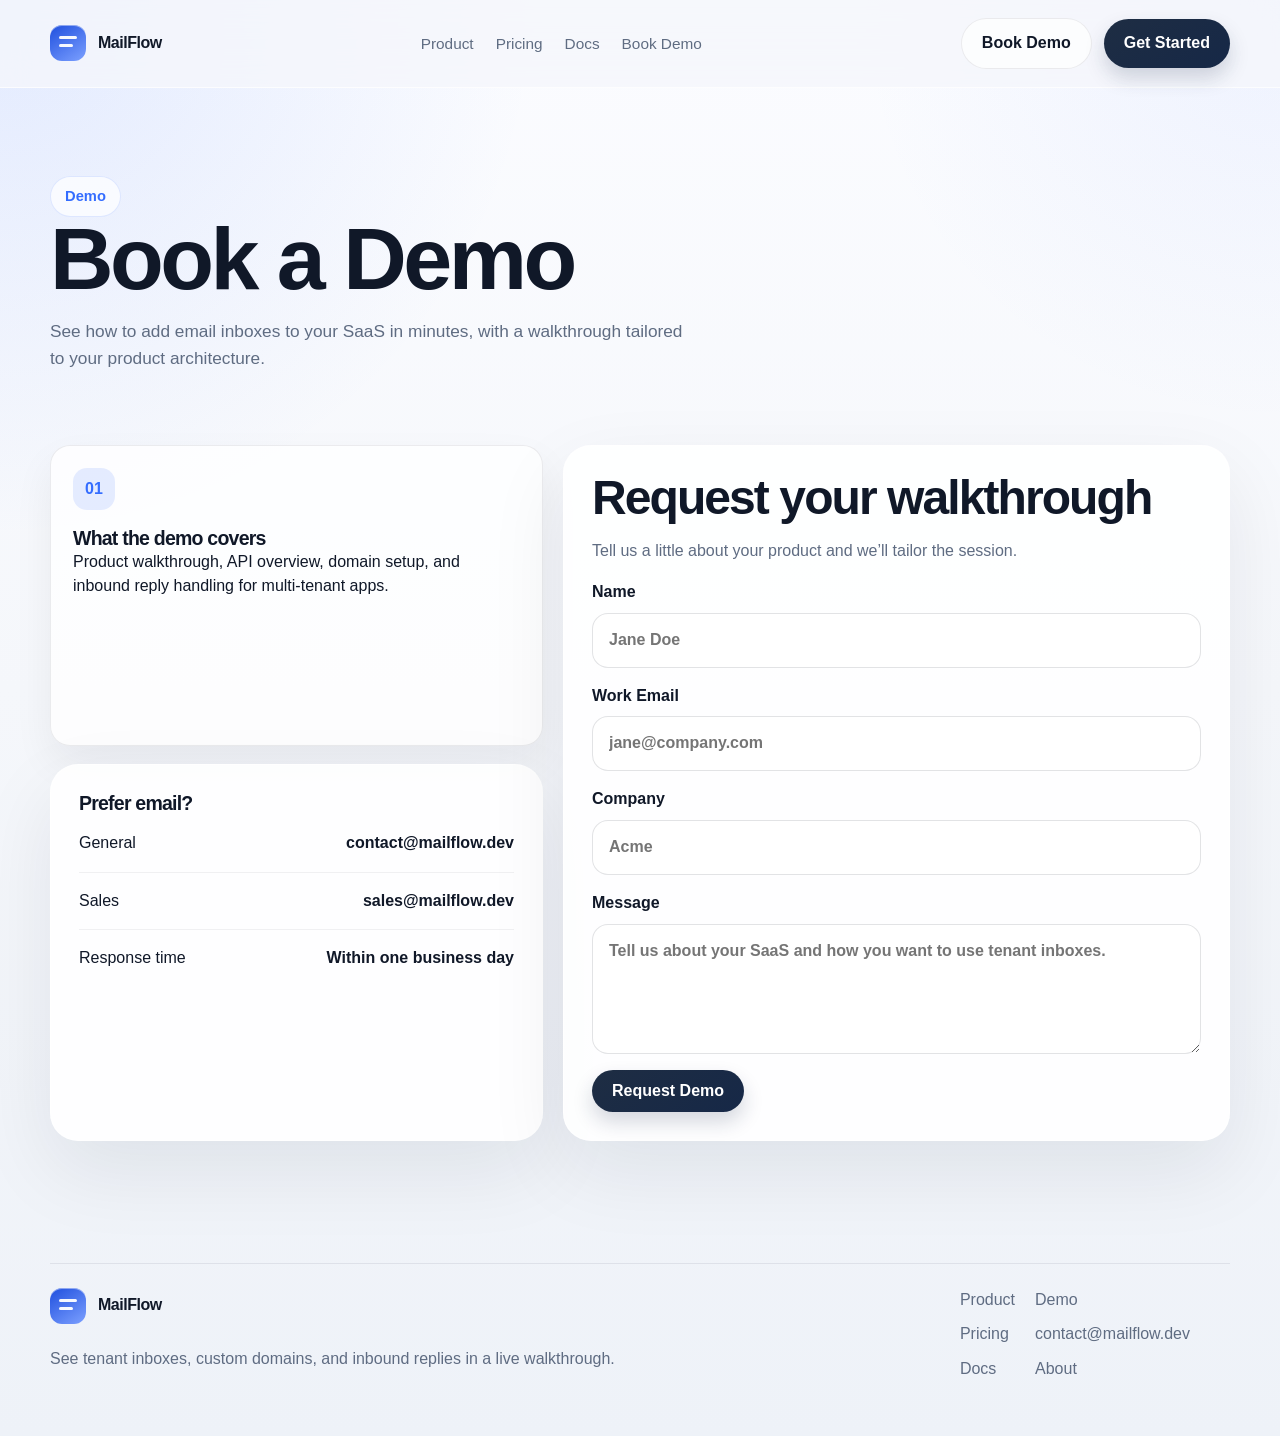
==== demo.html @ 2e10832f "Initial marketing site" ====
<!DOCTYPE html>
<html lang="en">
  <head>
    <meta charset="UTF-8" />
    <meta name="viewport" content="width=device-width, initial-scale=1.0" />
    <title>Book a Demo | MailFlow</title>
    <meta
      name="description"
      content="Book a demo to see how MailFlow adds tenant inboxes, custom-domain email, and inbound replies to SaaS products."
    />
    <link rel="stylesheet" href="styles.css" />
  </head>
  <body>
    <div class="page-shell">
      <header class="site-header">
        <div class="container nav">
          <a class="brand" href="index.html">
            <span class="brand-mark" aria-hidden="true"></span>
            <span>MailFlow</span>
          </a>
          <nav class="nav-links" aria-label="Primary">
            <a href="index.html#product">Product</a>
            <a href="pricing.html">Pricing</a>
            <a href="docs.html">Docs</a>
            <a href="demo.html">Book Demo</a>
          </nav>
          <div class="nav-actions">
            <a class="button-secondary" href="demo.html">Book Demo</a>
            <a class="button" href="docs.html">Get Started</a>
          </div>
        </div>
      </header>

      <main>
        <section class="page-hero">
          <div class="container page-hero-copy">
            <span class="eyebrow">Demo</span>
            <h1>Book a Demo</h1>
            <p>See how to add email inboxes to your SaaS in minutes, with a walkthrough tailored to your product architecture.</p>
          </div>
        </section>

        <section class="section" style="padding-top: 0;">
          <div class="container demo-grid">
            <div class="contact-stack">
              <article class="demo-card">
                <div class="demo-icon">01</div>
                <h3>What the demo covers</h3>
                <p>Product walkthrough, API overview, domain setup, and inbound reply handling for multi-tenant apps.</p>
              </article>
              <article class="contact-card panel">
                <h3>Prefer email?</h3>
                <div class="contact-line">
                  <span>General</span>
                  <strong>contact@mailflow.dev</strong>
                </div>
                <div class="contact-line">
                  <span>Sales</span>
                  <strong>sales@mailflow.dev</strong>
                </div>
                <div class="contact-line">
                  <span>Response time</span>
                  <strong>Within one business day</strong>
                </div>
              </article>
            </div>

            <article class="form-card panel">
              <h2>Request your walkthrough</h2>
              <p class="form-note">Tell us a little about your product and we’ll tailor the session.</p>
              <form class="form-grid">
                <label>
                  Name
                  <input type="text" name="name" placeholder="Jane Doe" />
                </label>
                <label>
                  Work Email
                  <input type="email" name="email" placeholder="jane@company.com" />
                </label>
                <label>
                  Company
                  <input type="text" name="company" placeholder="Acme" />
                </label>
                <label>
                  Message
                  <textarea name="message" placeholder="Tell us about your SaaS and how you want to use tenant inboxes."></textarea>
                </label>
                <div>
                  <button class="button" type="submit">Request Demo</button>
                </div>
              </form>
            </article>
          </div>
        </section>
      </main>

      <footer class="site-footer">
        <div class="container footer-wrap">
          <div>
            <a class="brand" href="index.html">
              <span class="brand-mark" aria-hidden="true"></span>
              <span>MailFlow</span>
            </a>
            <p class="footer-note">See tenant inboxes, custom domains, and inbound replies in a live walkthrough.</p>
          </div>
          <div class="footer-columns">
            <div class="footer-links">
              <a href="index.html#product">Product</a>
              <a href="pricing.html">Pricing</a>
              <a href="docs.html">Docs</a>
            </div>
            <div class="footer-links">
              <a href="demo.html">Demo</a>
              <a href="mailto:contact@mailflow.dev">contact@mailflow.dev</a>
              <a href="index.html">About</a>
            </div>
          </div>
        </div>
      </footer>
    </div>
  </body>
</html>
---- styles.css ----
:root {
  --bg: #f5f7fb;
  --surface: rgba(255, 255, 255, 0.88);
  --surface-strong: #ffffff;
  --surface-dark: #0d1526;
  --text: #101828;
  --muted: #5f6c82;
  --border: rgba(16, 24, 40, 0.08);
  --border-strong: rgba(63, 95, 166, 0.18);
  --accent: #346dff;
  --accent-soft: rgba(52, 109, 255, 0.12);
  --shadow: 0 30px 80px rgba(15, 23, 42, 0.08);
  --shadow-soft: 0 18px 40px rgba(15, 23, 42, 0.06);
  --radius-lg: 28px;
  --radius-md: 20px;
  --radius-sm: 14px;
  --container: 1180px;
}

* {
  box-sizing: border-box;
}

html {
  scroll-behavior: smooth;
}

body {
  margin: 0;
  font-family: "Segoe UI", "Helvetica Neue", Arial, sans-serif;
  color: var(--text);
  background:
    radial-gradient(circle at top left, rgba(52, 109, 255, 0.12), transparent 28%),
    radial-gradient(circle at top right, rgba(90, 131, 255, 0.08), transparent 22%),
    linear-gradient(180deg, #fbfcff 0%, var(--bg) 48%, #eef2f8 100%);
  line-height: 1.55;
}

a {
  color: inherit;
  text-decoration: none;
}

img {
  max-width: 100%;
  display: block;
}

.page-shell {
  min-height: 100vh;
}

.container {
  width: min(var(--container), calc(100% - 40px));
  margin: 0 auto;
}

.site-header {
  position: sticky;
  top: 0;
  z-index: 20;
  backdrop-filter: blur(16px);
  background: rgba(245, 247, 251, 0.78);
  border-bottom: 1px solid rgba(255, 255, 255, 0.7);
}

.nav {
  display: flex;
  align-items: center;
  justify-content: space-between;
  gap: 24px;
  padding: 18px 0;
}

.brand {
  display: inline-flex;
  align-items: center;
  gap: 12px;
  font-weight: 700;
  letter-spacing: -0.03em;
}

.brand-mark {
  width: 36px;
  height: 36px;
  border-radius: 12px;
  background: linear-gradient(145deg, #1f4fde, #7ca0ff);
  position: relative;
  box-shadow: inset 0 1px 0 rgba(255, 255, 255, 0.45);
}

.brand-mark::before,
.brand-mark::after {
  content: "";
  position: absolute;
  background: rgba(255, 255, 255, 0.95);
  border-radius: 999px;
}

.brand-mark::before {
  width: 18px;
  height: 3px;
  left: 9px;
  top: 11px;
}

.brand-mark::after {
  width: 14px;
  height: 3px;
  left: 9px;
  top: 19px;
}

.nav-links {
  display: flex;
  align-items: center;
  gap: 22px;
  color: var(--muted);
  font-size: 0.96rem;
}

.nav-links a:hover,
.footer-links a:hover,
.sidebar a:hover {
  color: var(--text);
}

.nav-actions {
  display: flex;
  align-items: center;
  gap: 12px;
}

.button,
.button-secondary,
.button-ghost {
  display: inline-flex;
  align-items: center;
  justify-content: center;
  gap: 8px;
  border-radius: 999px;
  padding: 12px 20px;
  border: none;
  font-weight: 600;
  font-family: inherit;
  font-size: 1rem;
  cursor: pointer;
  transition: transform 180ms ease, box-shadow 180ms ease, border-color 180ms ease, background 180ms ease;
}

.button {
  color: #ffffff;
  background: linear-gradient(145deg, #1e2d43, #162847);
  box-shadow: 0 10px 20px rgba(22, 40, 71, 0.18);
}

.button-secondary {
  color: var(--text);
  background: rgba(255, 255, 255, 0.74);
  border: 1px solid var(--border);
}

.button-ghost {
  color: var(--accent);
  background: transparent;
  border: 1px solid rgba(52, 109, 255, 0.2);
}

.button:hover,
.button-secondary:hover,
.button-ghost:hover,
.card:hover,
.step:hover,
.mini-plan:hover,
.docs-card:hover,
.demo-card:hover,
.pricing-card:hover {
  transform: translateY(-2px);
}

.hero,
.section,
.page-hero {
  padding: 88px 0;
}

.hero-grid,
.page-hero-grid {
  display: grid;
  grid-template-columns: 1.05fr 0.95fr;
  gap: 44px;
  align-items: center;
}

.eyebrow {
  display: inline-flex;
  align-items: center;
  gap: 8px;
  padding: 8px 14px;
  border-radius: 999px;
  background: rgba(255, 255, 255, 0.7);
  border: 1px solid rgba(52, 109, 255, 0.14);
  color: var(--accent);
  font-size: 0.92rem;
  font-weight: 600;
}

h1,
h2,
h3 {
  margin: 0;
  letter-spacing: -0.04em;
}

h1 {
  font-size: clamp(3rem, 7vw, 5.5rem);
  line-height: 0.96;
}

h2 {
  font-size: clamp(2rem, 4vw, 3rem);
  line-height: 1.02;
}

h3 {
  font-size: 1.22rem;
  line-height: 1.1;
}

.lede,
.section-copy,
.hero-copy p,
.page-hero-copy p {
  color: var(--muted);
  font-size: 1.08rem;
  max-width: 640px;
}

.hero-actions,
.page-hero-actions {
  display: flex;
  flex-wrap: wrap;
  gap: 14px;
  margin: 28px 0 16px;
}

.support-line {
  color: var(--muted);
  font-size: 0.98rem;
}

.panel {
  background: var(--surface);
  border: 1px solid rgba(255, 255, 255, 0.7);
  box-shadow: var(--shadow);
  border-radius: var(--radius-lg);
}

.hero-visual {
  padding: 18px;
}

.mock-window {
  overflow: hidden;
  background: linear-gradient(180deg, #fdfefe 0%, #f5f8fd 100%);
}

.mock-topbar {
  display: flex;
  align-items: center;
  justify-content: space-between;
  padding: 14px 18px;
  border-bottom: 1px solid rgba(16, 24, 40, 0.06);
}

.mock-dots {
  display: flex;
  gap: 8px;
}

.mock-dots span {
  width: 10px;
  height: 10px;
  border-radius: 50%;
  background: rgba(95, 108, 130, 0.24);
}

.mock-dots span:first-child {
  background: rgba(239, 68, 68, 0.35);
}

.mock-dots span:nth-child(2) {
  background: rgba(245, 158, 11, 0.35);
}

.mock-dots span:nth-child(3) {
  background: rgba(34, 197, 94, 0.35);
}

.mock-topbar strong {
  font-size: 0.95rem;
}

.mock-badge {
  padding: 7px 12px;
  border-radius: 999px;
  font-size: 0.82rem;
  color: var(--accent);
  background: var(--accent-soft);
}

.mock-layout {
  display: grid;
  grid-template-columns: 170px 210px 1fr;
  min-height: 430px;
}

.mock-sidebar,
.mock-thread-list,
.mock-thread-view {
  padding: 20px 18px;
}

.mock-sidebar {
  background: rgba(238, 243, 250, 0.85);
  border-right: 1px solid rgba(16, 24, 40, 0.06);
}

.mock-thread-list {
  border-right: 1px solid rgba(16, 24, 40, 0.06);
}

.mock-section-label {
  font-size: 0.78rem;
  text-transform: uppercase;
  letter-spacing: 0.08em;
  color: #7b8798;
  margin-bottom: 14px;
}

.tenant-item,
.thread-item {
  border: 1px solid transparent;
  border-radius: 16px;
  padding: 12px;
  margin-bottom: 10px;
}

.tenant-item.active,
.thread-item.active {
  background: rgba(255, 255, 255, 0.8);
  border-color: rgba(52, 109, 255, 0.12);
  box-shadow: 0 8px 18px rgba(52, 109, 255, 0.08);
}

.tenant-item strong,
.thread-item strong,
.message-card strong,
.callout strong,
.stat strong,
.faq-item strong {
  display: block;
  margin-bottom: 4px;
}

.tenant-item span,
.thread-item span,
.message-card p,
.callout p,
.stat p,
.footer-note,
.faq-item p,
.form-note,
.table-row span:last-child,
.docs-copy p {
  color: var(--muted);
}

.pill {
  display: inline-flex;
  align-items: center;
  gap: 6px;
  margin-top: 10px;
  padding: 6px 10px;
  border-radius: 999px;
  background: rgba(52, 109, 255, 0.08);
  color: var(--accent);
  font-size: 0.8rem;
  font-weight: 600;
}

.thread-item small,
.mail-meta,
.stat-label,
.code-header span,
.table-row span,
.sidebar small {
  color: #7b8798;
}

.thread-item p,
.message-card p,
.step p,
.mini-plan p,
.feature-card p,
.use-case p,
.pricing-card p,
.docs-card p,
.demo-card p,
.faq-item p,
.footer-columns p {
  margin: 0;
}

.message-card {
  background: rgba(255, 255, 255, 0.92);
  border: 1px solid rgba(16, 24, 40, 0.06);
  border-radius: 18px;
  padding: 18px;
  margin-bottom: 16px;
  box-shadow: var(--shadow-soft);
}

.message-card.highlight {
  background: linear-gradient(180deg, rgba(52, 109, 255, 0.1), rgba(255, 255, 255, 0.96));
  border-color: rgba(52, 109, 255, 0.18);
}

.value-strip {
  padding: 0 0 32px;
}

.value-grid,
.feature-grid,
.use-case-grid,
.pricing-preview-grid,
.pricing-grid,
.docs-grid,
.demo-grid,
.faq-grid,
.footer-columns {
  display: grid;
  gap: 20px;
}

.value-grid {
  grid-template-columns: repeat(3, 1fr);
}

.value-item,
.feature-card,
.use-case,
.pricing-card,
.docs-card,
.demo-card,
.faq-item,
.mini-plan,
.step,
.table-card {
  background: rgba(255, 255, 255, 0.78);
  border: 1px solid var(--border);
  border-radius: var(--radius-md);
  box-shadow: var(--shadow-soft);
}

.value-item {
  display: flex;
  align-items: center;
  gap: 14px;
  padding: 18px 20px;
  font-weight: 600;
}

.value-icon,
.feature-icon,
.step-number,
.docs-icon,
.demo-icon {
  width: 42px;
  height: 42px;
  display: inline-flex;
  align-items: center;
  justify-content: center;
  border-radius: 14px;
  background: rgba(52, 109, 255, 0.12);
  color: var(--accent);
  font-weight: 700;
}

.section-head {
  max-width: 700px;
  margin-bottom: 34px;
}

.feature-grid {
  grid-template-columns: repeat(5, 1fr);
}

.feature-card,
.use-case,
.docs-card,
.demo-card,
.faq-item {
  padding: 22px;
}

.feature-card {
  min-height: 220px;
}

.feature-icon,
.docs-icon,
.demo-icon {
  margin-bottom: 18px;
}

.spotlight {
  display: grid;
  grid-template-columns: 1.05fr 0.95fr;
  gap: 28px;
  align-items: stretch;
}

.spotlight-copy {
  padding: 34px;
}

.spotlight-copy p {
  color: var(--muted);
}

.callout-list {
  display: grid;
  gap: 14px;
  margin-top: 28px;
}

.callout {
  padding: 18px;
  border-radius: 18px;
  background: rgba(255, 255, 255, 0.66);
  border: 1px solid rgba(16, 24, 40, 0.06);
}

.callout-mark {
  width: 28px;
  height: 28px;
  display: inline-flex;
  align-items: center;
  justify-content: center;
  border-radius: 50%;
  background: var(--accent);
  color: #fff;
  font-size: 0.84rem;
  font-weight: 700;
  margin-bottom: 12px;
}

.spotlight-visual {
  padding: 20px;
}

.spotlight-visual .mock-layout {
  min-height: 500px;
}

.steps {
  display: grid;
  grid-template-columns: repeat(4, 1fr);
  gap: 18px;
}

.step,
.mini-plan {
  padding: 22px;
}

.step-number {
  margin-bottom: 18px;
}

.use-case-grid,
.pricing-preview-grid,
.pricing-grid {
  grid-template-columns: repeat(4, 1fr);
}

.code-section {
  padding: 88px 0;
}

.code-wrap {
  display: grid;
  grid-template-columns: 0.9fr 1.1fr;
  gap: 28px;
  padding: 32px;
  background: linear-gradient(180deg, #0f1728 0%, #0a1020 100%);
  border-radius: 32px;
  color: #eef4ff;
  box-shadow: 0 28px 60px rgba(7, 15, 30, 0.24);
}

.code-wrap p {
  color: rgba(221, 230, 247, 0.72);
}

.code-panel {
  background: rgba(15, 23, 42, 0.68);
  border: 1px solid rgba(147, 197, 253, 0.14);
  border-radius: 24px;
  overflow: hidden;
}

.code-header {
  display: flex;
  align-items: center;
  justify-content: space-between;
  padding: 14px 18px;
  border-bottom: 1px solid rgba(255, 255, 255, 0.06);
}

.code-header .mock-dots span {
  background: rgba(221, 230, 247, 0.14);
}

pre {
  margin: 0;
  padding: 24px;
  overflow-x: auto;
  font-size: 0.95rem;
  line-height: 1.7;
  color: #dbe8ff;
}

.pricing-card {
  padding: 24px;
}

.pricing-card.highlight {
  border-color: rgba(52, 109, 255, 0.24);
  box-shadow: 0 24px 40px rgba(52, 109, 255, 0.12);
  position: relative;
}

.pricing-card.highlight::before {
  content: "Most Popular";
  position: absolute;
  top: 18px;
  right: 18px;
  padding: 6px 10px;
  border-radius: 999px;
  background: rgba(52, 109, 255, 0.12);
  color: var(--accent);
  font-size: 0.78rem;
  font-weight: 700;
}

.plan-price {
  display: block;
  margin: 22px 0 10px;
  font-size: 2.3rem;
  font-weight: 700;
  letter-spacing: -0.04em;
}

.check-list {
  list-style: none;
  padding: 0;
  margin: 18px 0 0;
  display: grid;
  gap: 10px;
  color: var(--muted);
}

.check-list li::before {
  content: "•";
  color: var(--accent);
  font-weight: 700;
  display: inline-block;
  width: 16px;
}

.cta-panel {
  padding: 42px;
  text-align: center;
  background:
    radial-gradient(circle at top center, rgba(52, 109, 255, 0.14), transparent 36%),
    rgba(255, 255, 255, 0.78);
}

.cta-panel p {
  color: var(--muted);
  max-width: 580px;
  margin: 14px auto 0;
}

.site-footer {
  padding: 34px 0 48px;
}

.footer-wrap {
  display: flex;
  justify-content: space-between;
  gap: 24px;
  padding-top: 24px;
  border-top: 1px solid rgba(16, 24, 40, 0.08);
}

.footer-columns {
  grid-template-columns: repeat(4, auto);
  align-items: start;
}

.footer-links {
  display: grid;
  gap: 10px;
  color: var(--muted);
}

.page-hero {
  padding-bottom: 56px;
}

.page-hero-grid.compact {
  grid-template-columns: 1.1fr 0.9fr;
}

.stat-grid,
.table-grid {
  display: grid;
  grid-template-columns: repeat(2, 1fr);
  gap: 18px;
}

.stat {
  padding: 22px;
}

.stat strong {
  display: block;
  font-size: 2rem;
  margin-bottom: 6px;
  letter-spacing: -0.04em;
}

.pricing-grid {
  grid-template-columns: repeat(3, 1fr);
}

.enterprise-row {
  margin-top: 22px;
  padding: 26px;
}

.table-card {
  padding: 26px;
}

.table-row {
  display: flex;
  justify-content: space-between;
  gap: 24px;
  padding: 14px 0;
  border-bottom: 1px solid rgba(16, 24, 40, 0.06);
}

.table-row:last-child {
  border-bottom: none;
}

.faq-grid {
  grid-template-columns: repeat(2, 1fr);
}

.docs-grid {
  grid-template-columns: 280px 1fr;
}

.sidebar {
  position: sticky;
  top: 92px;
  align-self: start;
  padding: 24px;
}

.sidebar nav {
  display: grid;
  gap: 10px;
  margin-top: 16px;
}

.sidebar a {
  padding: 10px 12px;
  border-radius: 12px;
  color: var(--muted);
}

.sidebar a.active {
  background: rgba(52, 109, 255, 0.1);
  color: var(--accent);
  font-weight: 600;
}

.docs-content {
  display: grid;
  gap: 22px;
}

.docs-card pre {
  padding: 18px 0 0;
  color: var(--text);
}

.docs-card code,
pre code {
  font-family: Consolas, "SFMono-Regular", monospace;
}

.docs-snippet {
  background: rgba(12, 20, 36, 0.96);
  border-radius: 20px;
  overflow: hidden;
}

.docs-snippet pre {
  color: #dbe8ff;
}

.mini-plan-grid {
  display: grid;
  grid-template-columns: repeat(3, 1fr);
  gap: 18px;
}

.demo-grid {
  grid-template-columns: 0.85fr 1.15fr;
}

.form-card,
.contact-card {
  padding: 28px;
}

.form-grid {
  display: grid;
  gap: 16px;
}

label {
  display: grid;
  gap: 8px;
  color: var(--text);
  font-weight: 600;
}

input,
textarea {
  width: 100%;
  border: 1px solid rgba(16, 24, 40, 0.12);
  border-radius: 16px;
  padding: 14px 16px;
  background: rgba(255, 255, 255, 0.9);
  color: var(--text);
  font: inherit;
}

textarea {
  min-height: 130px;
  resize: vertical;
}

input:focus,
textarea:focus {
  outline: 2px solid rgba(52, 109, 255, 0.24);
  border-color: rgba(52, 109, 255, 0.24);
}

.contact-stack {
  display: grid;
  gap: 18px;
}

.contact-line {
  display: flex;
  justify-content: space-between;
  gap: 20px;
  padding: 16px 0;
  border-bottom: 1px solid rgba(16, 24, 40, 0.06);
}

.contact-line:last-child {
  border-bottom: none;
}

.fade-in {
  opacity: 0;
  transform: translateY(18px);
  animation: rise 640ms ease forwards;
}

.fade-in.delay-1 {
  animation-delay: 120ms;
}

.fade-in.delay-2 {
  animation-delay: 240ms;
}

.fade-in.delay-3 {
  animation-delay: 360ms;
}

@keyframes rise {
  to {
    opacity: 1;
    transform: translateY(0);
  }
}

@media (max-width: 1100px) {
  .hero-grid,
  .page-hero-grid,
  .spotlight,
  .code-wrap,
  .demo-grid {
    grid-template-columns: 1fr;
  }

  .feature-grid {
    grid-template-columns: repeat(2, 1fr);
  }

  .steps,
  .use-case-grid,
  .pricing-preview-grid,
  .pricing-grid,
  .mini-plan-grid {
    grid-template-columns: repeat(2, 1fr);
  }

  .docs-grid {
    grid-template-columns: 1fr;
  }

  .sidebar {
    position: static;
  }
}

@media (max-width: 760px) {
  .container {
    width: min(var(--container), calc(100% - 28px));
  }

  .nav {
    flex-wrap: wrap;
  }

  .nav-links,
  .nav-actions {
    width: 100%;
    justify-content: space-between;
  }

  .hero,
  .section,
  .page-hero,
  .code-section {
    padding: 68px 0;
  }

  h1 {
    font-size: clamp(2.5rem, 14vw, 4rem);
  }

  .mock-layout {
    grid-template-columns: 1fr;
  }

  .mock-sidebar,
  .mock-thread-list {
    border-right: none;
    border-bottom: 1px solid rgba(16, 24, 40, 0.06);
  }

  .value-grid,
  .feature-grid,
  .steps,
  .use-case-grid,
  .pricing-preview-grid,
  .pricing-grid,
  .faq-grid,
  .footer-columns,
  .stat-grid,
  .table-grid,
  .mini-plan-grid {
    grid-template-columns: 1fr;
  }

  .footer-wrap,
  .contact-line {
    flex-direction: column;
  }

  .cta-panel,
  .code-wrap,
  .spotlight-copy,
  .form-card,
  .contact-card {
    padding: 24px;
  }
}
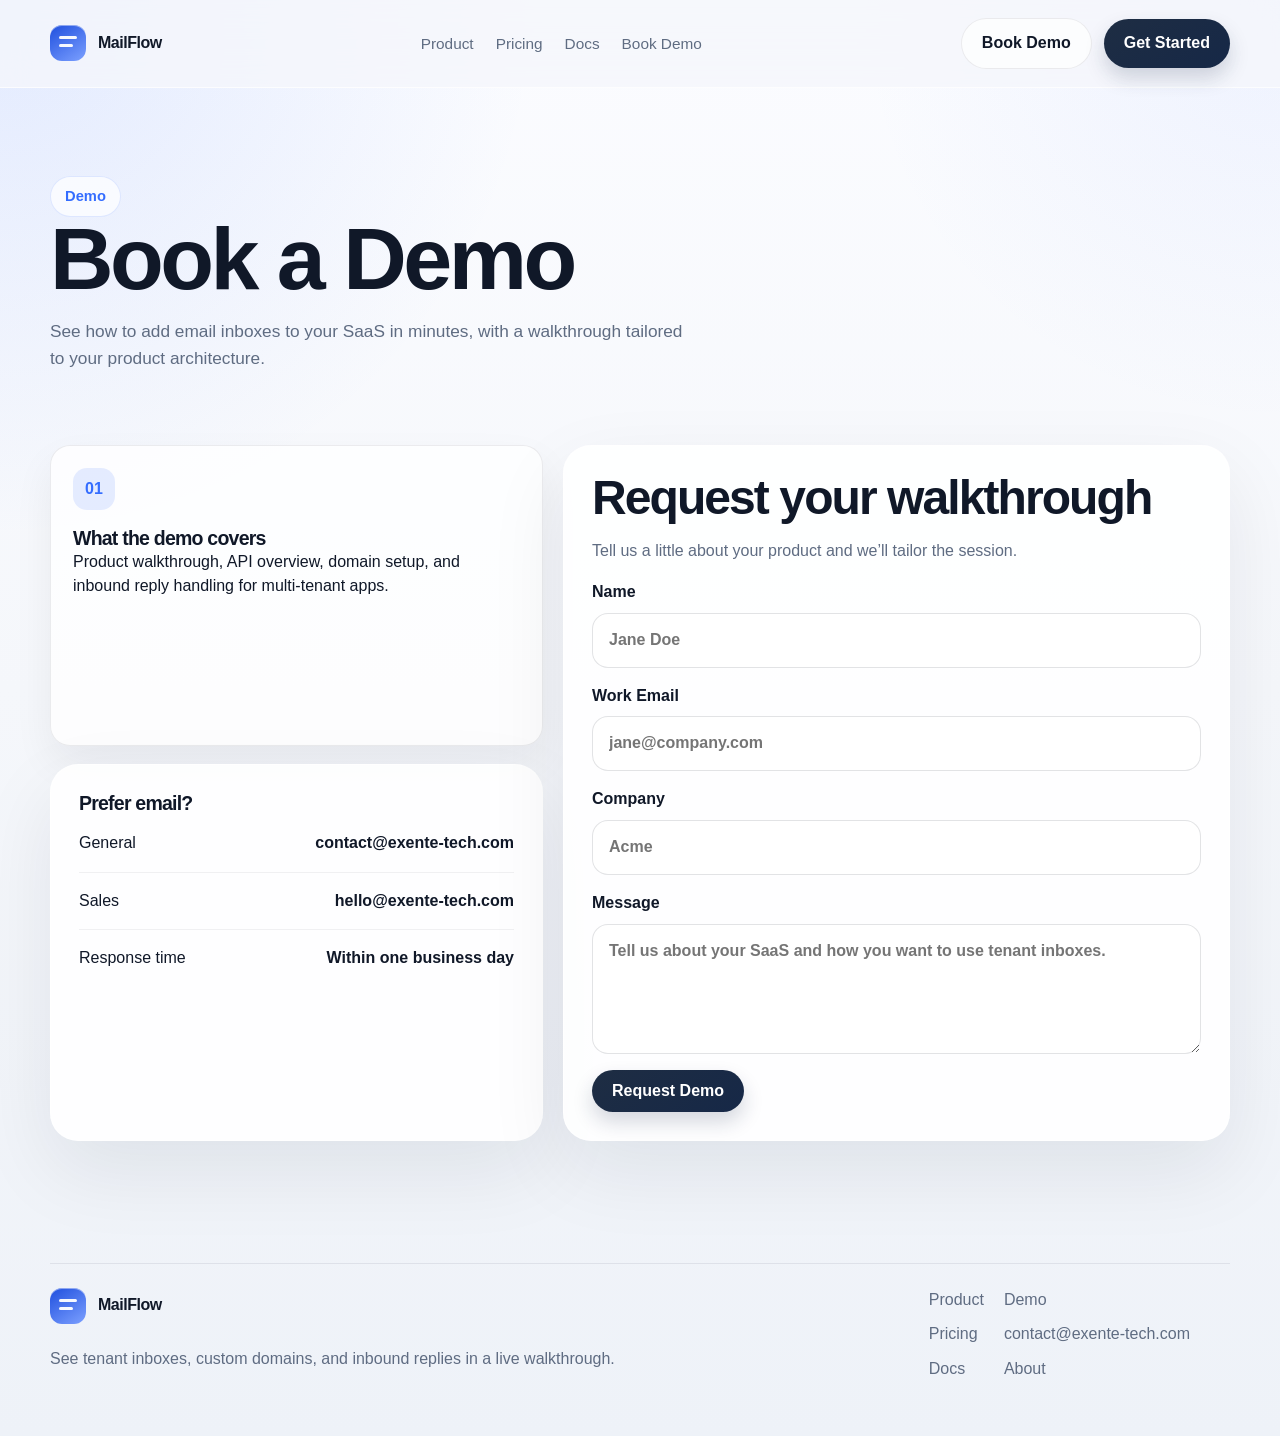
==== commit d9746255: "Update contact email addresses" ====
--- a/demo.html
+++ b/demo.html
@@ -52,11 +52,11 @@
                 <h3>Prefer email?</h3>
                 <div class="contact-line">
                   <span>General</span>
-                  <strong>contact@mailflow.dev</strong>
+                  <strong>contact@exente-tech.com</strong>
                 </div>
                 <div class="contact-line">
                   <span>Sales</span>
-                  <strong>sales@mailflow.dev</strong>
+                  <strong>hello@exente-tech.com</strong>
                 </div>
                 <div class="contact-line">
                   <span>Response time</span>
@@ -111,7 +111,7 @@
             </div>
             <div class="footer-links">
               <a href="demo.html">Demo</a>
-              <a href="mailto:contact@mailflow.dev">contact@mailflow.dev</a>
+              <a href="mailto:contact@exente-tech.com">contact@exente-tech.com</a>
               <a href="index.html">About</a>
             </div>
           </div>
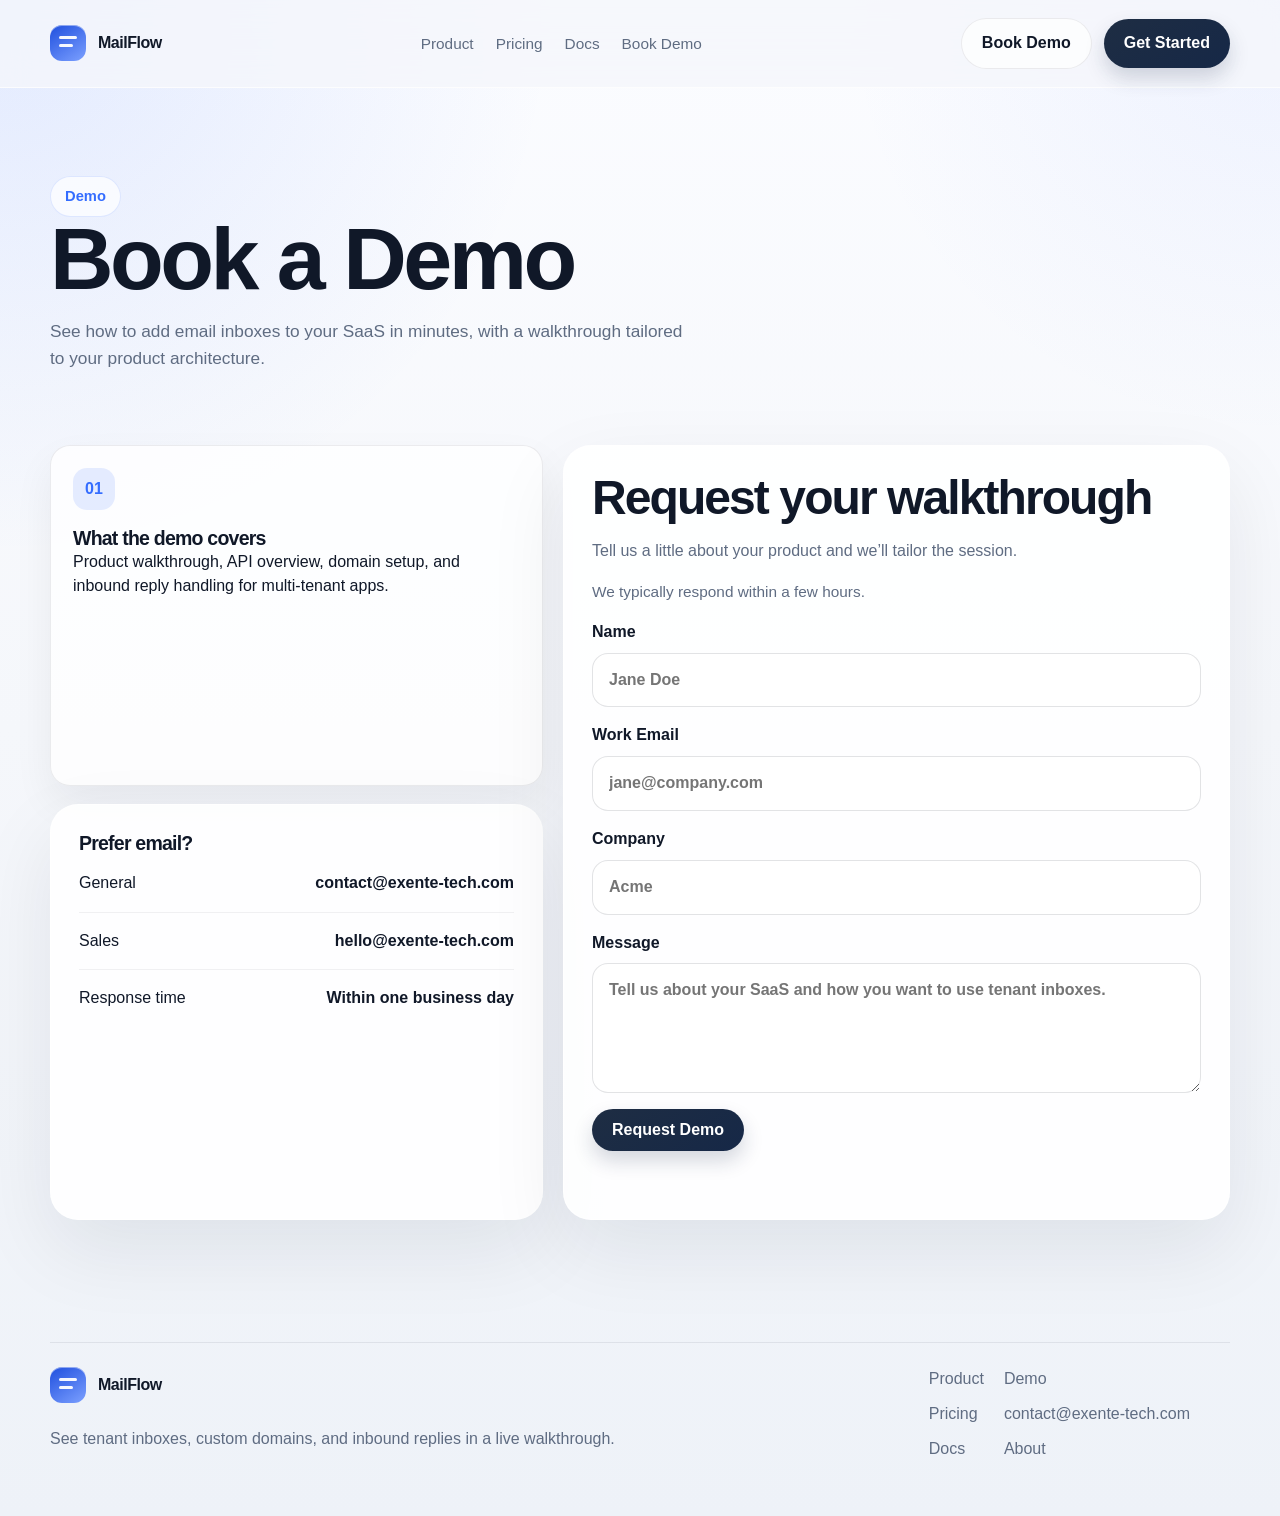
==== commit 75ca6391: "Refine homepage messaging and mailbox mockups" ====
--- a/demo.html
+++ b/demo.html
@@ -68,26 +68,38 @@
             <article class="form-card panel">
               <h2>Request your walkthrough</h2>
               <p class="form-note">Tell us a little about your product and we’ll tailor the session.</p>
-              <form class="form-grid">
+              <p class="demo-response-note">We typically respond within a few hours.</p>
+              <form class="form-grid" id="demo-request-form">
+                <div class="honeypot-field" aria-hidden="true">
+                  <label for="website-field">Website</label>
+                  <input
+                    id="website-field"
+                    type="text"
+                    name="website"
+                    tabindex="-1"
+                    autocomplete="off"
+                  />
+                </div>
                 <label>
                   Name
-                  <input type="text" name="name" placeholder="Jane Doe" />
+                  <input type="text" name="name" placeholder="Jane Doe" autocomplete="name" required />
                 </label>
                 <label>
                   Work Email
-                  <input type="email" name="email" placeholder="jane@company.com" />
+                  <input type="email" name="email" placeholder="jane@company.com" autocomplete="email" required />
                 </label>
                 <label>
                   Company
-                  <input type="text" name="company" placeholder="Acme" />
+                  <input type="text" name="company" placeholder="Acme" autocomplete="organization" />
                 </label>
                 <label>
                   Message
-                  <textarea name="message" placeholder="Tell us about your SaaS and how you want to use tenant inboxes."></textarea>
+                  <textarea name="message" placeholder="Tell us about your SaaS and how you want to use tenant inboxes." required></textarea>
                 </label>
                 <div>
                   <button class="button" type="submit">Request Demo</button>
                 </div>
+                <p class="form-status" id="demo-form-status" role="status" aria-live="polite"></p>
               </form>
             </article>
           </div>
@@ -118,5 +130,103 @@
         </div>
       </footer>
     </div>
+    <script>
+      (() => {
+        const endpoint = "https://email.api.exente-tech.com/v1/public/lead-requests";
+        const form = document.getElementById("demo-request-form");
+        const status = document.getElementById("demo-form-status");
+
+        if (!form || !status) {
+          return;
+        }
+
+        const submitButton = form.querySelector('button[type="submit"]');
+        const defaultButtonLabel = submitButton ? submitButton.textContent : "";
+
+        const setStatus = (message, type) => {
+          status.textContent = message;
+          status.className = "form-status";
+
+          if (type) {
+            status.classList.add(`is-${type}`);
+          }
+        };
+
+        form.addEventListener("submit", async (event) => {
+          event.preventDefault();
+
+          if (!form.reportValidity()) {
+            return;
+          }
+
+          const formData = new FormData(form);
+          const honeypot = String(formData.get("website") || "").trim();
+
+          if (honeypot) {
+            form.reset();
+            setStatus("Thanks. Your request has been received.", "success");
+            return;
+          }
+
+          const payload = {
+            requestType: "demo",
+            name: String(formData.get("name") || "").trim(),
+            email: String(formData.get("email") || "").trim(),
+            company: String(formData.get("company") || "").trim(),
+            message: String(formData.get("message") || "").trim(),
+            source: "website-demo-form",
+            page: window.location.href
+          };
+
+          if (submitButton) {
+            submitButton.disabled = true;
+            submitButton.textContent = "Sending...";
+          }
+
+          setStatus("Sending your request...", "pending");
+
+          try {
+            const response = await fetch(endpoint, {
+              method: "POST",
+              headers: {
+                "Content-Type": "application/json",
+                "Accept": "application/json"
+              },
+              body: JSON.stringify(payload)
+            });
+
+            let responseBody = null;
+
+            try {
+              responseBody = await response.json();
+            } catch (error) {
+              responseBody = null;
+            }
+
+            if (!response.ok) {
+              const message =
+                responseBody && typeof responseBody.message === "string"
+                  ? responseBody.message
+                  : "We couldn't send your request right now. Please try again or email hello@exente-tech.com.";
+              throw new Error(message);
+            }
+
+            form.reset();
+            setStatus("Thanks. Your demo request has been sent and we'll follow up soon.", "success");
+          } catch (error) {
+            const message =
+              error instanceof Error && error.message
+                ? error.message
+                : "We couldn't send your request right now. Please try again or email hello@exente-tech.com.";
+            setStatus(message, "error");
+          } finally {
+            if (submitButton) {
+              submitButton.disabled = false;
+              submitButton.textContent = defaultButtonLabel;
+            }
+          }
+        });
+      })();
+    </script>
   </body>
 </html>
--- a/styles.css
+++ b/styles.css
@@ -178,6 +178,12 @@
   transform: translateY(-2px);
 }
 
+.button:disabled {
+  cursor: wait;
+  opacity: 0.85;
+  transform: none;
+}
+
 .hero,
 .section,
 .page-hero {
@@ -247,6 +253,20 @@
 .support-line {
   color: var(--muted);
   font-size: 0.98rem;
+}
+
+.hero-audience {
+  display: flex;
+  flex-wrap: wrap;
+  align-items: center;
+  gap: 10px;
+  margin: 18px 0 0;
+}
+
+.hero-audience-label {
+  color: var(--muted);
+  font-size: 0.96rem;
+  font-weight: 600;
 }
 
 .panel {
@@ -428,6 +448,13 @@
 
 .value-strip {
   padding: 0 0 32px;
+}
+
+.trust-line {
+  margin-top: 16px;
+  color: var(--muted);
+  font-size: 0.98rem;
+  text-align: center;
 }
 
 .value-grid,
@@ -496,6 +523,231 @@
   grid-template-columns: repeat(5, 1fr);
 }
 
+.mailbox-showcase {
+  display: grid;
+  gap: 28px;
+}
+
+.mailbox-showcase-head {
+  max-width: 760px;
+}
+
+.mailbox-shell {
+  padding: 24px;
+  background:
+    radial-gradient(circle at top right, rgba(52, 109, 255, 0.14), transparent 28%),
+    linear-gradient(180deg, rgba(255, 255, 255, 0.94) 0%, rgba(244, 247, 253, 0.96) 100%);
+}
+
+.mailbox-overview {
+  display: flex;
+  align-items: flex-start;
+  justify-content: space-between;
+  gap: 20px;
+  margin-bottom: 22px;
+}
+
+.mailbox-kicker {
+  display: inline-block;
+  margin-bottom: 10px;
+  color: var(--accent);
+  font-size: 0.82rem;
+  font-weight: 700;
+  letter-spacing: 0.08em;
+  text-transform: uppercase;
+}
+
+.mailbox-overview h3 {
+  max-width: 520px;
+}
+
+.mailbox-summary {
+  display: flex;
+  gap: 14px;
+  flex-wrap: wrap;
+  justify-content: flex-end;
+}
+
+.mailbox-stat {
+  min-width: 110px;
+  padding: 14px 16px;
+  border-radius: 18px;
+  background: rgba(255, 255, 255, 0.78);
+  border: 1px solid rgba(52, 109, 255, 0.08);
+  box-shadow: var(--shadow-soft);
+}
+
+.mailbox-stat span,
+.mailbox-conversation-head p,
+.mailbox-thread p,
+.context-card p,
+.mailbox-compose-head span,
+.mailbox-search,
+.mailbox-message-meta,
+.mailbox-thread small {
+  color: var(--muted);
+}
+
+.mailbox-app {
+  display: grid;
+  grid-template-columns: 190px 260px minmax(0, 1fr) 220px;
+  border-radius: 24px;
+  overflow: hidden;
+  background: rgba(255, 255, 255, 0.76);
+  border: 1px solid rgba(16, 24, 40, 0.06);
+}
+
+.mailbox-nav,
+.mailbox-list,
+.mailbox-conversation,
+.mailbox-context {
+  padding: 22px 18px;
+}
+
+.mailbox-nav,
+.mailbox-list,
+.mailbox-conversation {
+  border-right: 1px solid rgba(16, 24, 40, 0.06);
+}
+
+.mailbox-nav {
+  background: rgba(236, 241, 249, 0.88);
+}
+
+.mailbox-nav-item,
+.mailbox-thread,
+.context-card {
+  padding: 14px;
+  border-radius: 18px;
+  border: 1px solid transparent;
+  background: rgba(255, 255, 255, 0.54);
+}
+
+.mailbox-nav-item,
+.mailbox-thread {
+  margin-bottom: 12px;
+}
+
+.mailbox-nav-item.active,
+.mailbox-thread.active {
+  border-color: rgba(52, 109, 255, 0.14);
+  box-shadow: 0 10px 24px rgba(52, 109, 255, 0.08);
+  background: rgba(255, 255, 255, 0.92);
+}
+
+.mailbox-toolbar,
+.mailbox-conversation-head,
+.mailbox-compose-head,
+.mailbox-compose-footer,
+.mailbox-thread-top,
+.mailbox-actions {
+  display: flex;
+  align-items: center;
+  justify-content: space-between;
+  gap: 12px;
+}
+
+.mailbox-toolbar {
+  margin-bottom: 16px;
+}
+
+.mailbox-search {
+  flex: 1;
+  padding: 11px 14px;
+  border-radius: 999px;
+  background: rgba(238, 243, 250, 0.92);
+  border: 1px solid rgba(16, 24, 40, 0.05);
+  font-size: 0.94rem;
+}
+
+.mailbox-thread-top {
+  align-items: flex-start;
+}
+
+.mailbox-thread p,
+.mailbox-thread small,
+.mailbox-conversation-head p,
+.context-card p {
+  margin: 0;
+}
+
+.mailbox-conversation {
+  background:
+    linear-gradient(180deg, rgba(255, 255, 255, 0.72) 0%, rgba(246, 249, 253, 0.9) 100%);
+}
+
+.mailbox-conversation-head {
+  align-items: flex-start;
+  margin-bottom: 18px;
+}
+
+.mailbox-actions {
+  flex-wrap: wrap;
+  justify-content: flex-end;
+}
+
+.mailbox-message {
+  max-width: 86%;
+  padding: 16px 18px;
+  border-radius: 20px;
+  margin-bottom: 16px;
+  box-shadow: var(--shadow-soft);
+}
+
+.mailbox-message.inbound {
+  background: #ffffff;
+  border: 1px solid rgba(16, 24, 40, 0.06);
+}
+
+.mailbox-message.outbound {
+  margin-left: auto;
+  background: linear-gradient(145deg, rgba(52, 109, 255, 0.12), rgba(255, 255, 255, 0.94));
+  border: 1px solid rgba(52, 109, 255, 0.14);
+}
+
+.mailbox-message p,
+.mailbox-compose-body {
+  margin: 0;
+}
+
+.mailbox-compose {
+  margin-top: 18px;
+  padding: 16px;
+  border-radius: 20px;
+  background: rgba(255, 255, 255, 0.94);
+  border: 1px solid rgba(16, 24, 40, 0.06);
+}
+
+.mailbox-compose-head {
+  align-items: flex-start;
+  margin-bottom: 14px;
+}
+
+.mailbox-compose-body {
+  min-height: 102px;
+  padding: 16px;
+  border-radius: 18px;
+  background: rgba(244, 247, 253, 0.88);
+  border: 1px solid rgba(16, 24, 40, 0.05);
+}
+
+.mailbox-compose-footer {
+  margin-top: 14px;
+  flex-wrap: wrap;
+}
+
+.mailbox-context {
+  background: rgba(247, 249, 253, 0.88);
+}
+
+.context-card {
+  margin-bottom: 12px;
+}
+
+.context-card:last-child {
+  margin-bottom: 0;
+}
+
 .feature-card,
 .use-case,
 .docs-card,
@@ -846,6 +1098,39 @@
   gap: 16px;
 }
 
+.honeypot-field {
+  position: absolute;
+  left: -9999px;
+  width: 1px;
+  height: 1px;
+  overflow: hidden;
+}
+
+.form-status {
+  margin: 0;
+  min-height: 24px;
+  color: var(--muted);
+  font-size: 0.96rem;
+}
+
+.demo-response-note {
+  margin: 0 0 16px;
+  color: var(--muted);
+  font-size: 0.96rem;
+}
+
+.form-status.is-pending {
+  color: var(--muted);
+}
+
+.form-status.is-success {
+  color: #0f7b53;
+}
+
+.form-status.is-error {
+  color: #bb2437;
+}
+
 label {
   display: grid;
   gap: 8px;
@@ -938,6 +1223,17 @@
     grid-template-columns: repeat(2, 1fr);
   }
 
+  .mailbox-app {
+    grid-template-columns: 1fr;
+  }
+
+  .mailbox-nav,
+  .mailbox-list,
+  .mailbox-conversation {
+    border-right: none;
+    border-bottom: 1px solid rgba(16, 24, 40, 0.06);
+  }
+
   .docs-grid {
     grid-template-columns: 1fr;
   }
@@ -954,6 +1250,24 @@
 
   .nav {
     flex-wrap: wrap;
+  }
+
+  .mailbox-overview,
+  .mailbox-toolbar,
+  .mailbox-conversation-head,
+  .mailbox-compose-head {
+    flex-direction: column;
+    align-items: flex-start;
+  }
+
+  .mailbox-summary,
+  .mailbox-actions,
+  .mailbox-compose-footer {
+    justify-content: flex-start;
+  }
+
+  .mailbox-message {
+    max-width: 100%;
   }
 
   .nav-links,
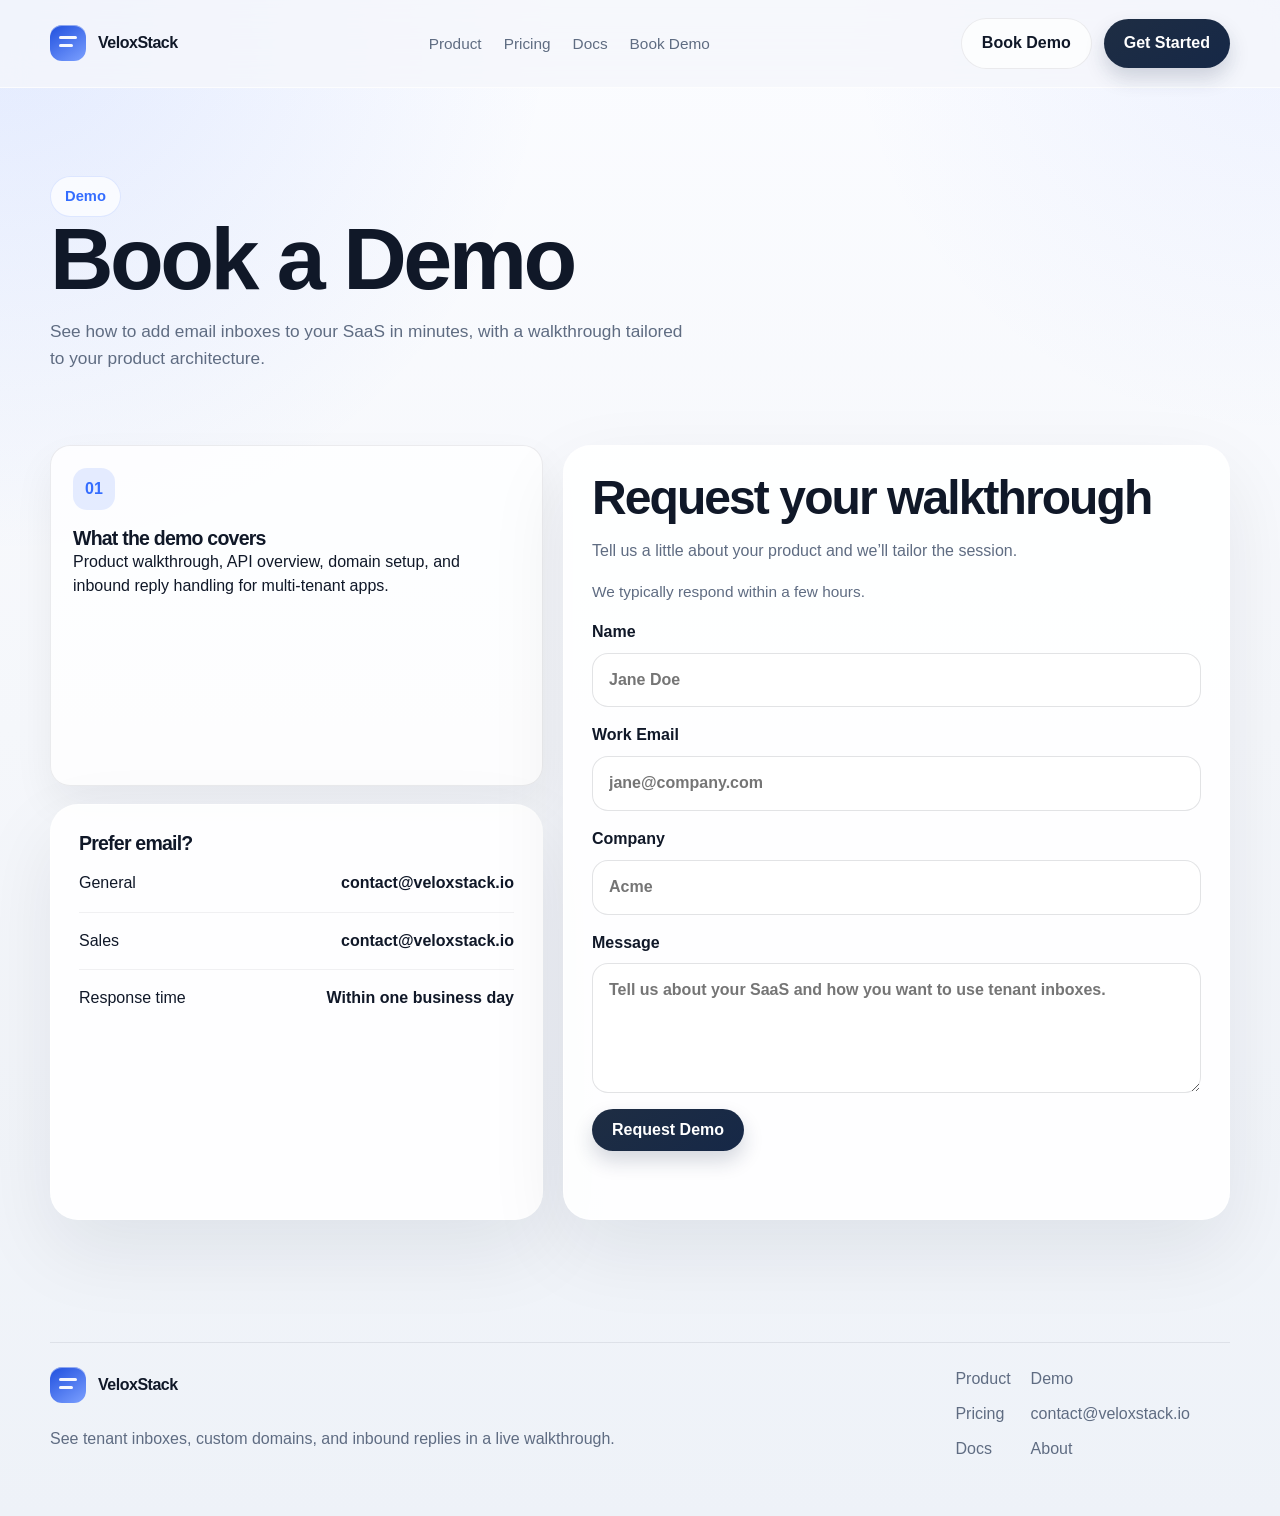
==== commit 5d7c9a1c: "Update VeloxStack branding and contact emails" ====
--- a/demo.html
+++ b/demo.html
@@ -3,10 +3,10 @@
   <head>
     <meta charset="UTF-8" />
     <meta name="viewport" content="width=device-width, initial-scale=1.0" />
-    <title>Book a Demo | MailFlow</title>
+    <title>Book a Demo | VeloxStack Mail</title>
     <meta
       name="description"
-      content="Book a demo to see how MailFlow adds tenant inboxes, custom-domain email, and inbound replies to SaaS products."
+      content="Book a demo to see how VeloxStack Mail adds customer inboxes, custom-domain email, and inbound replies to SaaS products."
     />
     <link rel="stylesheet" href="styles.css" />
   </head>
@@ -16,7 +16,7 @@
         <div class="container nav">
           <a class="brand" href="index.html">
             <span class="brand-mark" aria-hidden="true"></span>
-            <span>MailFlow</span>
+            <span>VeloxStack</span>
           </a>
           <nav class="nav-links" aria-label="Primary">
             <a href="index.html#product">Product</a>
@@ -52,11 +52,11 @@
                 <h3>Prefer email?</h3>
                 <div class="contact-line">
                   <span>General</span>
-                  <strong>contact@exente-tech.com</strong>
+                  <strong>contact@veloxstack.io</strong>
                 </div>
                 <div class="contact-line">
                   <span>Sales</span>
-                  <strong>hello@exente-tech.com</strong>
+                  <strong>contact@veloxstack.io</strong>
                 </div>
                 <div class="contact-line">
                   <span>Response time</span>
@@ -111,7 +111,7 @@
           <div>
             <a class="brand" href="index.html">
               <span class="brand-mark" aria-hidden="true"></span>
-              <span>MailFlow</span>
+              <span>VeloxStack</span>
             </a>
             <p class="footer-note">See tenant inboxes, custom domains, and inbound replies in a live walkthrough.</p>
           </div>
@@ -123,7 +123,7 @@
             </div>
             <div class="footer-links">
               <a href="demo.html">Demo</a>
-              <a href="mailto:contact@exente-tech.com">contact@exente-tech.com</a>
+              <a href="mailto:contact@veloxstack.io">contact@veloxstack.io</a>
               <a href="index.html">About</a>
             </div>
           </div>
@@ -207,7 +207,7 @@
               const message =
                 responseBody && typeof responseBody.message === "string"
                   ? responseBody.message
-                  : "We couldn't send your request right now. Please try again or email hello@exente-tech.com.";
+                  : "We couldn't send your request right now. Please try again or email contact@veloxstack.io.";
               throw new Error(message);
             }
 
@@ -217,7 +217,7 @@
             const message =
               error instanceof Error && error.message
                 ? error.message
-                : "We couldn't send your request right now. Please try again or email hello@exente-tech.com.";
+                : "We couldn't send your request right now. Please try again or email contact@veloxstack.io.";
             setStatus(message, "error");
           } finally {
             if (submitButton) {
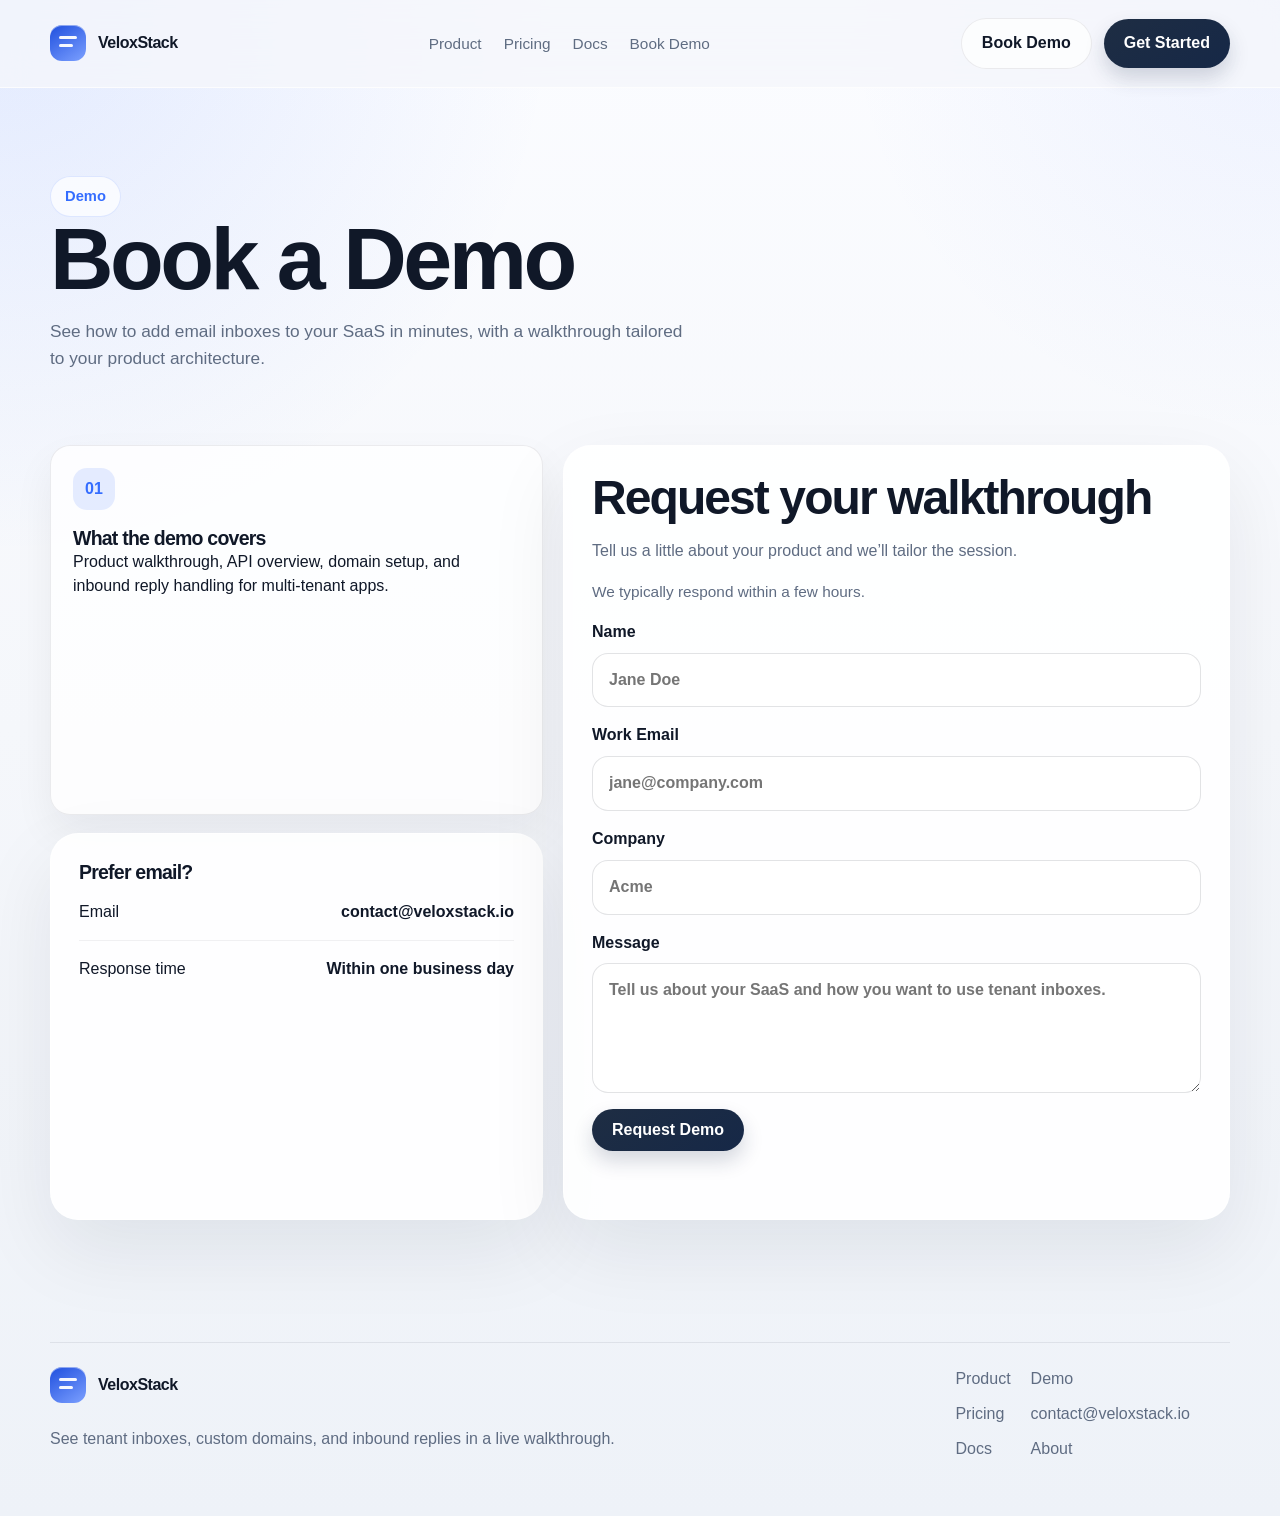
==== commit fffee2aa: "Simplify demo page contact email block" ====
--- a/demo.html
+++ b/demo.html
@@ -51,11 +51,7 @@
               <article class="contact-card panel">
                 <h3>Prefer email?</h3>
                 <div class="contact-line">
-                  <span>General</span>
-                  <strong>contact@veloxstack.io</strong>
-                </div>
-                <div class="contact-line">
-                  <span>Sales</span>
+                  <span>Email</span>
                   <strong>contact@veloxstack.io</strong>
                 </div>
                 <div class="contact-line">
